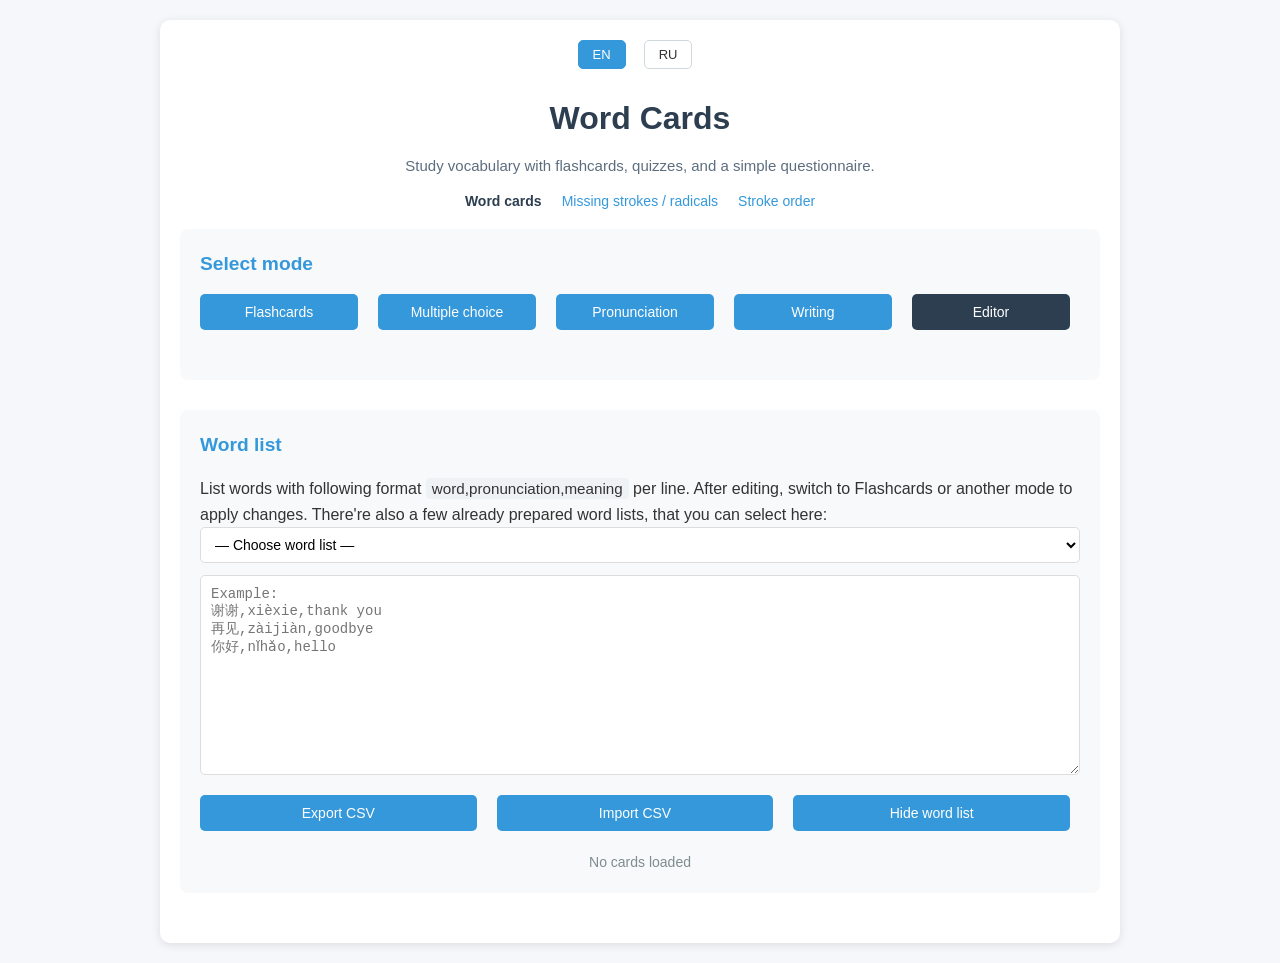
==== index.html @ 529c8dc6 "Update htmls with default english texts" ====
<!DOCTYPE html>
<html lang="en">
<head>
    <meta charset="UTF-8">
    <meta name="viewport" content="width=device-width, initial-scale=1.0">
    <title data-i18n="index.documentTitle">Word Cards</title>
    <link rel="stylesheet" href="styles.css">
</head>
<body>
    <div class="container container--wide">
        <header class="page-header">
            <div class="lang-switch" role="group" data-i18n-aria-label="lang.label" aria-label="Language">
                <button type="button" class="lang-btn" data-set-lang="en" aria-pressed="false" data-i18n="lang.en">EN</button>
                <button type="button" class="lang-btn" data-set-lang="ru" aria-pressed="false" data-i18n="lang.ru">RU</button>
            </div>
            <h1 data-i18n="index.h1">Word Cards</h1>
            <p class="subtitle" data-i18n="index.subtitle">Study vocabulary with flashcards, quizzes, and a simple questionnaire.</p>
            <nav class="site-nav" data-i18n-aria-label="nav.aria" aria-label="Site">
                <a href="index.html" aria-current="page" data-i18n="nav.wordCards">Word cards</a>
                <a href="radicals.html" data-i18n="nav.radicals">Missing strokes / radicals</a>
                <a href="strokes.html" data-i18n="nav.strokes">Stroke order</a>
            </nav>
        </header>

        <div class="section">
            <h2 data-i18n="index.selectMode">Select mode</h2>
            <div class="mode-selector">
                <button class="mode-btn" data-mode="flashcard" data-i18n="mode.flashcard">Flashcards</button>
                <button class="mode-btn" data-mode="multipleChoice" data-i18n="mode.multipleChoice">Multiple choice</button>
                <button class="mode-btn" data-mode="pronunciation" data-i18n="mode.pronunciation">Pronunciation</button>
                <button class="mode-btn" data-mode="writing" data-i18n="mode.writing">Writing</button>
                <button class="mode-btn" data-mode="editor" data-i18n="mode.editor">Editor</button>
            </div>
        </div>
        
        <div class="section">
            <!-- Editor Mode -->
            <div id="editorMode" class="mode-content">
                <h2 data-i18n="index.wordList">Word list</h2>
                <p class="help" data-i18n-html="index.wordListHelp">List words with following format <code>word,pronunciation,meaning</code> per line. After editing, switch to Flashcards or another mode to apply changes.</p>
                <div class="field word-list-csv-field">
                    <select id="indexCsvPreset" class="word-list-csv-select" data-csv-textarea-id="wordInput">
                        <option value="">— Choose word list —</option>
                        <option value="0.ключи.csv">0.ключи</option>
                    </select>
                </div>
                <div class="word-list-input-wrap" id="indexWordListWrap">
                    <textarea id="wordInput" data-i18n-placeholder="index.wordInputPlaceholder" placeholder="Example:
谢谢,xièxie,thank you
再见,zàijiàn,goodbye
你好,nǐhǎo,hello"></textarea>
                </div>
                <div class="button-group">
                    <button type="button" id="exportCards" data-i18n="wordList.exportCsv">Export CSV</button>
                    <button type="button" id="importCards" data-i18n="wordList.importCsv">Import CSV</button>
                    <button type="button" id="indexToggleWordList">Hide word list</button>
                </div>
                <div id="cardCount" class="stats">No cards loaded</div>
                <div id="editorWarning" class="warning hidden"></div>
            </div>
            
            <!-- Flashcard Mode -->
            <div id="flashcardMode" class="mode-content hidden">
                <h2 data-i18n="flashcard.title">Flashcard mode</h2>
                <div class="card-container">
                    <div class="card" id="flashcard">
                        <div class="card-face card-front">
                            <div class="word" id="cardWord" data-i18n="flashcard.word">Word</div>
                        </div>
                        <div class="card-face card-back">
                            <div class="pronunciation" id="cardPronunciation" data-i18n="flashcard.pronunciation">Pronunciation</div>
                            <div class="meaning" id="cardMeaning" data-i18n="flashcard.meaning">Meaning</div>
                        </div>
                    </div>
                </div>
                <div class="flashcard-controls">
                    <label class="checkbox-label">
                        <input type="checkbox" id="randomizeCards">
                        <span data-i18n="flashcard.randomize">Randomize order</span>
                    </label>
                </div>
                <div class="navigation">
                    <button id="firstCard" data-i18n="flashcard.first">First</button>
                    <button id="prevCard" data-i18n="flashcard.prev">Previous</button>
                    <button id="flipCard" data-i18n="flashcard.flip">Flip card</button>
                    <button id="nextCard" data-i18n="flashcard.next">Next</button>
                    <button id="lastCard" data-i18n="flashcard.last">Last</button>
                </div>
                <div class="stats">
                    <span id="cardPosition">Card 0 of 0</span>
                </div>
            </div>
            
            <!-- Multiple Choice Mode -->
            <div id="multipleChoiceMode" class="mode-content hidden">
                <h2 data-i18n="mc.title">Multiple choice</h2>
                <div class="quiz-container">
                    <div class="question" id="mcQuestion">Question</div>
                    <div class="options" id="mcOptions">
                        <!-- Options will be generated here -->
                    </div>
                    <div class="feedback" id="mcFeedback"></div>
                    <button id="mcNext" data-i18n="mc.next">Next question</button>
                </div>
            </div>
            
            <!-- Pronunciation Mode -->
            <div id="pronunciationMode" class="mode-content hidden">
                <h2 data-i18n="wp.title">Pronunciation</h2>
                <div class="quiz-container">
                    <div class="question" id="wpQuestion">Question</div>
                    <div class="input-container">
                        <input type="text" id="wpAnswer" data-i18n-placeholder="wp.placeholder" placeholder="Enter pronunciation">
                        <button id="wpSubmit" data-i18n="wp.check">Check answer</button>
                    </div>
                    <div class="feedback" id="wpFeedback"></div>
                    <button id="wpNext" data-i18n="wp.next">Next word</button>
                </div>
            </div>
            
            <!-- Writing/Spelling Mode -->
            <div id="writingMode" class="mode-content hidden">
                <h2 data-i18n="ws.title">Writing / spelling</h2>
                <div class="quiz-container">
                    <div class="question" id="wsQuestion">Question</div>
                    <div class="input-container">
                        <input type="text" id="wsAnswer" data-i18n-placeholder="ws.placeholder" placeholder="Write the word">
                        <button id="wsSubmit" data-i18n="ws.check">Check answer</button>
                    </div>
                    <div class="feedback" id="wsFeedback"></div>
                    <button id="wsNext" data-i18n="ws.next">Next word</button>
                </div>
            </div>
        </div>
    </div>

    <input type="file" id="fileInput" accept=".csv,.txt" class="hidden-file-input" aria-hidden="true">

    <script src="i18n.js"></script>
    <script src="csv-wordlists.js"></script>
    <script src="script.js"></script>
</body>
</html>
---- styles.css ----
* {
    box-sizing: border-box;
    margin: 0;
    padding: 0;
    font-family: 'Segoe UI', Tahoma, Geneva, Verdana, sans-serif;
}

body {
    background-color: #f5f7fa;
    color: #333;
    line-height: 1.6;
    padding: 20px;
}

.container {
    max-width: 800px;
    margin: 0 auto;
    background-color: white;
    border-radius: 10px;
    box-shadow: 0 2px 10px rgba(0, 0, 0, 0.1);
    padding: 20px;
}

h1 {
    text-align: center;
    color: #2c3e50;
    margin-bottom: 20px;
}

.section {
    margin-bottom: 30px;
    padding: 20px;
    border-radius: 8px;
    background-color: #f8f9fa;
}

h2 {
    color: #3498db;
    margin-bottom: 15px;
    font-size: 1.2rem;
}

textarea {
    width: 100%;
    height: 200px;
    padding: 10px;
    border: 1px solid #ddd;
    border-radius: 5px;
    resize: vertical;
    font-size: 14px;
    font-family: monospace;
}

button {
    background-color: #3498db;
    color: white;
    border: none;
    padding: 10px 15px;
    border-radius: 5px;
    cursor: pointer;
    font-size: 14px;
    transition: background-color 0.3s;
    margin-right: 10px;
    margin-bottom: 10px;
}

button:hover {
    background-color: #2980b9;
}

.button-group {
    display: flex;
    flex-wrap: wrap;
    gap: 10px;
    margin-top: 10px;
}

.button-group button {
    flex: 1;
    min-width: 120px;
}

.mode-selector {
    display: flex;
    flex-wrap: wrap;
    gap: 10px;
    margin-bottom: 20px;
}

.mode-btn {
    flex: 1;
    min-width: 150px;
}

.mode-btn.active {
    background-color: #2c3e50;
}

.flashcard-controls {
    margin-bottom: 15px;
    text-align: center;
}

.checkbox-label {
    display: inline-flex;
    align-items: center;
    gap: 8px;
    cursor: pointer;
    font-size: 14px;
    color: #555;
}

.checkbox-label input[type="checkbox"] {
    margin: 0;
    cursor: pointer;
}

.card-container {
    perspective: 1000px;
    height: 200px;
    margin-bottom: 20px;
}

.card {
    width: 100%;
    height: 100%;
    position: relative;
    transform-style: preserve-3d;
    transition: transform 0.6s;
    cursor: pointer;
}

.card.flipped {
    transform: rotateY(180deg);
}

.card-face {
    position: absolute;
    width: 100%;
    height: 100%;
    backface-visibility: hidden;
    display: flex;
    flex-direction: column;
    justify-content: center;
    align-items: center;
    padding: 20px;
    border-radius: 10px;
    box-shadow: 0 4px 8px rgba(0, 0, 0, 0.1);
}

.card-front {
    background-color: #3498db;
    color: white;
}

.card-back {
    background-color: #2c3e50;
    color: white;
    transform: rotateY(180deg);
}

.word {
    font-size: 2.5rem;
    margin-bottom: 10px;
}

.pronunciation {
    font-size: 1.5rem;
    margin-bottom: 10px;
    color: #ecf0f1;
}

.meaning {
    font-size: 1.5rem;
}

.quiz-container {
    text-align: center;
}

.question {
    font-size: 1.5rem;
    margin-bottom: 20px;
}

.options {
    display: flex;
    flex-wrap: wrap;
    gap: 10px;
    justify-content: center;
    margin-bottom: 20px;
}

.option {
    flex: 1;
    min-width: 120px;
}

.option.correct {
    background-color: #27ae60;
}

.option.incorrect {
    background-color: #e74c3c;
}

.option.disabled {
    opacity: 0.7;
    cursor: not-allowed;
}

.input-container {
    display: flex;
    flex-direction: column;
    align-items: center;
    gap: 15px;
}

input[type="text"] {
    width: 100%;
    max-width: 300px;
    padding: 10px;
    border: 1px solid #ddd;
    border-radius: 5px;
    font-size: 16px;
}

.feedback {
    margin-top: 15px;
    font-weight: bold;
    min-height: 24px;
}

.correct {
    color: #27ae60;
}

.incorrect {
    color: #e74c3c;
}

.hidden {
    display: none;
}

.navigation {
    display: flex;
    justify-content: space-between;
    margin-top: 20px;
}

.navigation button {
    flex: 1;
    margin: 0 5px;
}

.stats {
    text-align: center;
    margin-top: 10px;
    font-size: 14px;
    color: #7f8c8d;
}

.warning {
    color: #e74c3c;
    font-weight: bold;
    margin-top: 10px;
    padding: 10px;
    background-color: #ffeaea;
    border-radius: 5px;
    border-left: 4px solid #e74c3c;
}

.info {
    color: #3498db;
    font-weight: bold;
    margin-top: 10px;
    padding: 10px;
    background-color: #eaf4ff;
    border-radius: 5px;
    border-left: 4px solid #3498db;
}

.empty-state {
    text-align: center;
    padding: 40px 20px;
    color: #7f8c8d;
}

.empty-state h3 {
    margin-bottom: 10px;
    color: #95a5a6;
}

/* Shared nav */
.site-nav {
    display: flex;
    flex-wrap: wrap;
    gap: 12px 20px;
    justify-content: center;
    margin-bottom: 16px;
    font-size: 14px;
}

.site-nav a {
    color: #3498db;
    text-decoration: none;
}

.site-nav a:hover {
    text-decoration: underline;
}

.site-nav a[aria-current="page"] {
    color: #2c3e50;
    font-weight: 600;
}

.lang-switch {
    display: flex;
    flex-wrap: wrap;
    align-items: center;
    gap: 8px;
    margin-bottom: 14px;
}

.page-header .lang-switch {
    justify-content: center;
}

.lang-btn {
    padding: 6px 14px;
    font-size: 13px;
    border: 1px solid #cfd8dc;
    background: #fff;
    border-radius: 5px;
    cursor: pointer;
    color: #333;
}

.lang-btn:hover {
    background: #eef2f5;
}

.lang-btn.active {
    background: #3498db;
    color: #fff;
    border-color: #3498db;
}

/* Radicals page */
.container--wide {
    max-width: 960px;
}

.page-header h1 {
    margin-bottom: 10px;
}

.page-header .subtitle {
    text-align: center;
    color: #5d6d7e;
    font-size: 15px;
    margin-bottom: 12px;
    max-width: 42em;
    margin-left: auto;
    margin-right: auto;
}

.word-list-csv-field {
    margin-bottom: 12px;
}

.word-list-csv-field .word-list-csv-select {
    width: 100%;
    max-width: 100%;
    padding: 8px 10px;
    border: 1px solid #ddd;
    border-radius: 5px;
    font-size: 14px;
    background: #fff;
}

.word-list-input-wrap {
    margin-bottom: 12px;
}

.help code {
    font-size: 0.95em;
    background: #eef2f5;
    padding: 2px 6px;
    border-radius: 4px;
}

.hidden-file-input {
    position: absolute;
    width: 1px;
    height: 1px;
    padding: 0;
    margin: -1px;
    overflow: hidden;
    clip: rect(0, 0, 0, 0);
    border: 0;
}

.radical-options {
    display: flex;
    flex-wrap: wrap;
    gap: 16px 24px;
    align-items: flex-end;
    margin-bottom: 12px;
}

.radical-options .field {
    display: flex;
    flex-direction: column;
    gap: 6px;
    font-size: 14px;
    color: #555;
}

.radical-options .field input[type="number"],
.radical-options .field input[type="text"],
.radical-options .field select {
    width: 8rem;
    padding: 8px 10px;
    border: 1px solid #ddd;
    border-radius: 5px;
    font-size: 14px;
}

.radical-options .field--grow select {
    width: min(100%, 22rem);
    max-width: 100%;
}

.radical-hide-help {
    margin-top: 8px;
}

.btn-primary {
    background-color: #2c3e50;
}

.btn-primary:hover {
    background-color: #1f2d3a;
}

.print-root {
    margin-top: 16px;
    padding: 16px;
    background: #fff;
    border: 1px solid #e0e4e8;
    border-radius: 8px;
}

.print-title {
    font-size: 14px;
    color: #2c3e50;
    margin-bottom: 12px;
    font-weight: 600;
}

.radical-grid {
    display: grid;
    grid-template-columns: repeat(var(--radical-cols, 6), 1fr);
    gap: 10px 12px;
}

.radical-cell {
    border: 1px solid #cfd8dc;
    border-radius: 6px;
    padding: 8px 6px 10px;
    text-align: center;
    background: #fafbfc;
    min-height: 120px;
    display: flex;
    flex-direction: column;
    align-items: center;
    justify-content: flex-start;
}

.radical-char-img {
    width: 72px;
    height: 72px;
}

.radical-char-svg-wrap {
    display: flex;
    align-items: center;
    justify-content: center;
    width: 72px;
    height: 72px;
    overflow: visible;
}

.radical-char-svg-wrap svg {
    display: block;
    flex-shrink: 0;
    overflow: visible;
}

.radical-char-full {
    font-size: 3rem;
    line-height: 1.1;
    font-family: "Noto Sans SC", "Source Han Sans SC", "PingFang SC", "Microsoft YaHei", "SimHei", sans-serif;
    min-height: 72px;
    display: flex;
    align-items: center;
    justify-content: center;
}

.radical-pinyin {
    margin-top: 6px;
    font-size: 13px;
    color: #34495e;
    word-break: break-all;
}

.print-root.print-no-answers .print-sheet--answers {
    display: none;
}

@media print {
    body.radicals-page {
        background: #fff;
        padding: 0;
    }

    body.radicals-page .no-print,
    body.radicals-page .site-nav,
    body.radicals-page .container > .section:not(#radicalPreviewSection) {
        display: none !important;
    }

    body.radicals-page .container,
    body.radicals-page .container--wide {
        max-width: none;
        box-shadow: none;
        padding: 0;
        margin: 0;
    }

    body.radicals-page #radicalPreviewSection {
        background: transparent;
        padding: 0;
        margin: 0;
    }

    body.radicals-page .print-root {
        border: none;
        padding: 0;
        margin: 0;
    }

    body.radicals-page .print-sheet--answers {
        page-break-before: always;
        padding-top: 12mm;
    }

    body.radicals-page .radical-cell {
        break-inside: avoid;
        background: #fff;
    }

    body.radicals-page .radical-char-img {
        width: 64px;
        height: 64px;
    }

    body.radicals-page .radical-char-svg-wrap {
        width: 64px;
        height: 64px;
    }

    body.radicals-page .radical-char-svg-wrap svg {
        width: 64px !important;
        height: 64px !important;
    }
}

/* Stroke order page */
.stroke-layout-options {
    align-items: flex-end;
}

.stroke-print-root {
    min-height: 80px;
}

.stroke-char-block {
    margin-bottom: 28px;
    break-inside: avoid;
    page-break-inside: avoid;
}

.stroke-char-head {
    display: flex;
    flex-wrap: wrap;
    align-items: baseline;
    gap: 6px 14px;
    margin-bottom: 10px;
}

.stroke-char-title-glyph {
    font-size: 2rem;
    font-family: 'Noto Sans SC', 'Source Han Sans SC', 'PingFang SC', 'Microsoft YaHei', 'SimHei', sans-serif;
    line-height: 1.2;
}

.stroke-char-title-pinyin {
    font-size: 1rem;
    color: #5d6d7e;
}

.stroke-char-missing {
    color: #c0392b;
    font-size: 14px;
    padding: 8px 0;
}

.stroke-steps {
    display: grid;
    grid-template-columns: repeat(
        var(--stroke-steps-cols, 8),
        minmax(var(--stroke-step-min, 88px), 1fr)
    );
    gap: 8px 10px;
    justify-content: start;
    width: 100%;
    overflow-x: auto;
    -webkit-overflow-scrolling: touch;
}

.stroke-step {
    box-sizing: border-box;
    border: 1px solid #dfe4e8;
    border-radius: 6px;
    padding: 6px 6px 4px;
    text-align: center;
    background: #fafbfc;
    overflow: visible;
}

.stroke-step-svg-wrap {
    display: flex;
    align-items: center;
    justify-content: center;
    margin: 0 auto;
    overflow: visible;
}

.stroke-step-svg-el {
    display: block;
    flex-shrink: 0;
    overflow: visible;
}

.stroke-step-num {
    display: block;
    margin-top: 4px;
    font-size: 11px;
    color: #7f8c8d;
}

@media print {
    body.strokes-page {
        background: #fff;
        padding: 0;
    }

    body.strokes-page .no-print,
    body.strokes-page .site-nav,
    body.strokes-page .container > .section:not(#strokePreviewSection) {
        display: none !important;
    }

    body.strokes-page .container,
    body.strokes-page .container--wide {
        max-width: none;
        box-shadow: none;
        padding: 0;
        margin: 0;
    }

    body.strokes-page #strokePreviewSection {
        background: transparent;
        padding: 0;
        margin: 0;
    }

    body.strokes-page .print-root {
        border: none;
        padding: 0;
        margin: 0;
    }

    body.strokes-page .stroke-step {
        background: #fff;
        break-inside: avoid;
    }

    body.strokes-page .stroke-char-block {
        break-inside: avoid;
        page-break-inside: avoid;
    }

    body.strokes-page .stroke-steps {
        overflow-x: visible;
    }
}
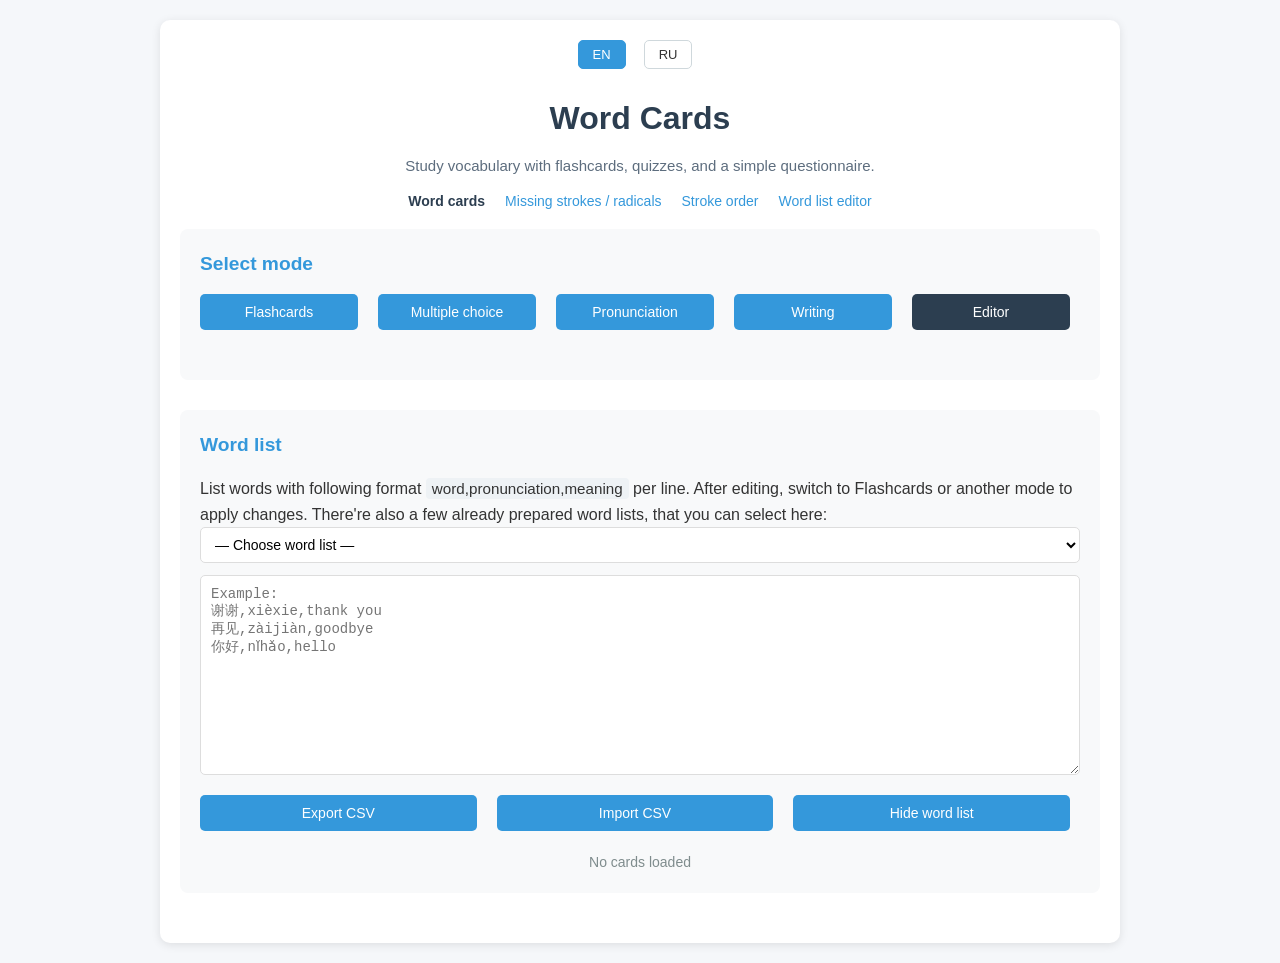
==== commit c73a9f77: "Add advanced word list editor" ====
--- a/index.html
+++ b/index.html
@@ -19,6 +19,7 @@
                 <a href="index.html" aria-current="page" data-i18n="nav.wordCards">Word cards</a>
                 <a href="radicals.html" data-i18n="nav.radicals">Missing strokes / radicals</a>
                 <a href="strokes.html" data-i18n="nav.strokes">Stroke order</a>
+                <a href="wordlist.html" data-i18n="nav.wordList">Word list editor</a>
             </nav>
         </header>
 
@@ -94,6 +95,12 @@
             <!-- Multiple Choice Mode -->
             <div id="multipleChoiceMode" class="mode-content hidden">
                 <h2 data-i18n="mc.title">Multiple choice</h2>
+                <div class="flashcard-controls">
+                    <label class="checkbox-label">
+                        <input type="checkbox" id="mcHardMode">
+                        <span data-i18n="mc.hardMode">Hard mode (8 options)</span>
+                    </label>
+                </div>
                 <div class="quiz-container">
                     <div class="question" id="mcQuestion">Question</div>
                     <div class="options" id="mcOptions">
@@ -126,6 +133,17 @@
                     <div class="input-container">
                         <input type="text" id="wsAnswer" data-i18n-placeholder="ws.placeholder" placeholder="Write the word">
                         <button id="wsSubmit" data-i18n="ws.check">Check answer</button>
+                        <button type="button" id="wsHandwriteToggle" class="hw-toggle" data-i18n-title="ws.hwToggle" title="Handwriting input">&#9998;</button>
+                    </div>
+                    <div id="wsHandwritePanel" class="hw-panel hidden">
+                        <canvas id="hwCanvas" width="200" height="200"></canvas>
+                        <div class="hw-sidebar">
+                            <div class="hw-controls">
+                                <button type="button" id="hwUndo" class="hw-btn" data-i18n="ws.hwUndo">Undo</button>
+                                <button type="button" id="hwClear" class="hw-btn" data-i18n="ws.hwClear">Clear</button>
+                            </div>
+                            <div id="hwCandidates" class="hw-candidates"></div>
+                        </div>
                     </div>
                     <div class="feedback" id="wsFeedback"></div>
                     <button id="wsNext" data-i18n="ws.next">Next word</button>
--- a/styles.css
+++ b/styles.css
@@ -192,16 +192,20 @@
 }
 
 .option {
-    flex: 1;
-    min-width: 120px;
+    flex: 0 0 calc(25% - 8px);
+    min-width: 0;
+    box-sizing: border-box;
+    margin: 0;
 }
 
 .option.correct {
     background-color: #27ae60;
+    color: #fff;
 }
 
 .option.incorrect {
     background-color: #e74c3c;
+    color: #fff;
 }
 
 .option.disabled {
@@ -237,6 +241,237 @@
 
 .incorrect {
     color: #e74c3c;
+}
+
+.pinyin-diff {
+    margin-top: 6px;
+    font-size: 1.4em;
+    letter-spacing: 0.5px;
+}
+
+.diff-ok {
+    color: #27ae60;
+}
+
+.diff-wrong {
+    color: #e74c3c;
+    text-decoration: underline;
+}
+
+/* Handwriting input panel */
+.hw-toggle {
+    padding: 8px 12px;
+    background: #ecf0f1;
+    color: #333;
+    border: 1px solid #bdc3c7;
+    margin: 0;
+    font-size: 1.1em;
+    line-height: 1;
+}
+
+.hw-toggle.active {
+    background: #3498db;
+    color: #fff;
+    border-color: #2980b9;
+}
+
+.hw-panel {
+    display: flex;
+    gap: 12px;
+    align-items: flex-start;
+    margin-top: 10px;
+    padding: 12px;
+    background: #fafafa;
+    border: 1px solid #ddd;
+    border-radius: 8px;
+}
+
+#hwCanvas {
+    border: 1px solid #ccc;
+    border-radius: 4px;
+    cursor: crosshair;
+    background: #fff;
+    touch-action: none;
+    flex-shrink: 0;
+}
+
+.hw-sidebar {
+    display: flex;
+    flex-direction: column;
+    gap: 10px;
+    min-width: 0;
+    flex: 1;
+}
+
+.hw-controls {
+    display: flex;
+    gap: 6px;
+}
+
+.hw-btn {
+    padding: 5px 14px;
+    font-size: 0.85em;
+    margin: 0;
+}
+
+.hw-candidates {
+    display: flex;
+    flex-wrap: wrap;
+    gap: 6px;
+}
+
+.hw-candidate {
+    padding: 4px 0;
+    font-size: 1.4em;
+    cursor: pointer;
+    background: #fff;
+    color: #333;
+    border: 1px solid #bdc3c7;
+    border-radius: 4px;
+    width: 2.2em;
+    text-align: center;
+    margin: 0;
+    line-height: 1.3;
+}
+
+.hw-candidate:hover {
+    background: #3498db;
+    color: #fff;
+    border-color: #2980b9;
+}
+
+/* Word list editor */
+.wl-add-bar {
+    display: flex;
+    gap: 8px;
+}
+
+.wl-add-bar input {
+    flex: 1;
+    padding: 8px 12px;
+    font-size: 14px;
+    border: 1px solid #ccc;
+    border-radius: 5px;
+}
+
+.wl-add-bar button {
+    margin: 0;
+}
+
+.wl-toolbar {
+    display: flex;
+    flex-wrap: wrap;
+    gap: 8px;
+}
+
+.wl-toolbar button {
+    margin: 0;
+}
+
+.wl-thematic-bar {
+    display: flex;
+    gap: 8px;
+    align-items: center;
+    margin-bottom: 10px;
+}
+
+.wl-thematic-bar select {
+    flex: 1;
+    padding: 8px;
+    font-size: 14px;
+    border: 1px solid #ccc;
+    border-radius: 5px;
+}
+
+.wl-thematic-bar button {
+    margin: 0;
+}
+
+.wl-thematic-grid {
+    display: flex;
+    flex-wrap: wrap;
+    gap: 6px;
+}
+
+.wl-thematic-word {
+    padding: 4px 8px;
+    font-size: 1.1em;
+    cursor: pointer;
+    background: #fff;
+    color: #333;
+    border: 1px solid #bdc3c7;
+    border-radius: 4px;
+    margin: 0;
+    line-height: 1.3;
+}
+
+.wl-thematic-word:hover {
+    background: #3498db;
+    color: #fff;
+    border-color: #2980b9;
+}
+
+.wl-thematic-word.wl-in-table {
+    opacity: 0.4;
+}
+
+.wl-table-wrap {
+    overflow-x: auto;
+}
+
+.wl-table {
+    width: 100%;
+    border-collapse: collapse;
+}
+
+.wl-table th,
+.wl-table td {
+    border: 1px solid #ddd;
+    padding: 4px 6px;
+    vertical-align: middle;
+    text-align: left;
+}
+
+.wl-table th {
+    background: #f5f5f5;
+    font-size: 0.9em;
+    white-space: nowrap;
+}
+
+.wl-table td:first-child {
+    width: 3em;
+    text-align: center;
+    color: #999;
+    font-size: 0.85em;
+}
+
+.wl-table input {
+    width: 100%;
+    border: none;
+    background: transparent;
+    font-size: 14px;
+    padding: 4px 2px;
+    outline: none;
+    box-sizing: border-box;
+}
+
+.wl-table input:focus {
+    background: #fffde7;
+}
+
+.wl-actions {
+    display: flex;
+    gap: 2px;
+    justify-content: center;
+    white-space: nowrap;
+}
+
+.wl-actions button {
+    padding: 2px 6px;
+    font-size: 0.8em;
+    margin: 0;
+    min-width: 0;
+    line-height: 1.4;
 }
 
 .hidden {
